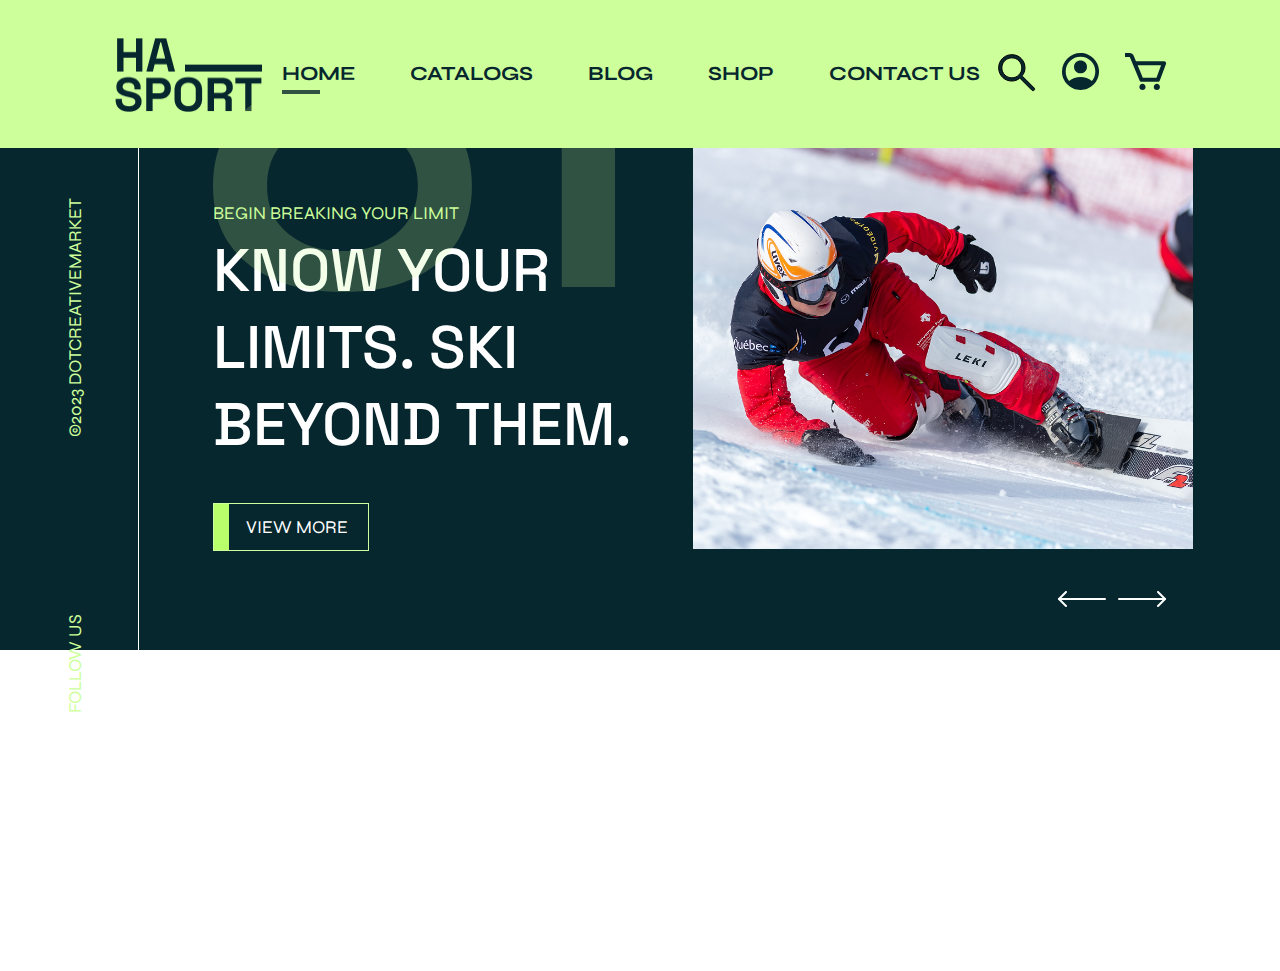
==== index.html @ f74bee07 "commit first" ====
<!DOCTYPE html>
<html lang="en">
  <head>
    <meta charset="UTF-8" />
    <meta name="viewport" content="width=device-width, initial-scale=1.0" />
    <!-- font Syne-->
    <link rel="preconnect" href="https://fonts.googleapis.com" />
    <link rel="preconnect" href="https://fonts.gstatic.com" crossorigin />
    <link
      href="https://fonts.googleapis.com/css2?family=Syne:wght@400..800&display=swap"
      rel="stylesheet"
    />
    <!-- font space grotesk-->
    <link rel="preconnect" href="https://fonts.googleapis.com" />
    <link rel="preconnect" href="https://fonts.gstatic.com" crossorigin />
    <link
      href="https://fonts.googleapis.com/css2?family=Space+Grotesk:wght@500&display=swap"
      rel="stylesheet"
    />
    <!-- css -->
    <link rel="stylesheet" href="reset.css" />
    <link rel="stylesheet" href="styles.css" />
    <title>Nguyen Tuan Duc</title>
  </head>
  <body>
    <header class="header">
      <div class="container">
        <div class="header__inner">
          <a href="#!" class="logo">
            <img src="./assets/img/Logo.png" alt="HA_SPORT" class="logo" />
          </a>
          <nav class="navbar">
            <ul class="navbar__list">
              <li>
                <a href="#!" class="navbar__link navbar__link-active">HOME</a>
              </li>
              <li class="navbar__item">
                <a href="#!" class="navbar__link">CATALOGS</a>
                <div class="mega-menu">
                  <div class="mega-menu__inner">
                    <div class="container">
                      <div class="mega-menu__content">
                        <div class="mega-menu__submenu">
                          <ul class="mega-menu__list">
                            <li
                              class="mega-menu__list-item mega-menu__list-item--active"
                            >
                              <a href="#!" class="mega-menu__link">
                                <h2 class="">Activity</h2>
                                <img src="./assets/icons/next.svg" alt="" />
                              </a>
                            </li>
                            <li class="mega-menu__list-item">
                              <a href="#!" class="mega-menu__link">
                                <h2 class="">Equipment</h2>
                                <img src="./assets/icons/next.svg" alt="" />
                              </a>
                            </li>
                            <li class="mega-menu__list-item">
                              <a href="#!" class="mega-menu__link">
                                <h2 class="">Women’s</h2>
                                <img src="./assets/icons/next.svg" alt="" />
                              </a>
                            </li>
                            <li class="mega-menu__list-item">
                              <a href="#!" class="mega-menu__link">
                                <h2 class="">Men’s</h2>
                                <img src="./assets/icons/next.svg" alt="" />
                              </a>
                            </li>
                          </ul>
                        </div>
                        <div class="mega-menu__products">
                          <div class="mega-menu__item">
                            <img src="./assets/img/catalog1.png" alt="Boots" />
                            <h3 class="mega-menu__title">Boots</h3>
                          </div>
                          <div class="mega-menu__item">
                            <img
                              src="./assets/img/catalog2.png"
                              alt="Helmets"
                            />
                            <h3 class="mega-menu__title">Helmets</h3>
                          </div>
                          <div class="mega-menu__item">
                            <img
                              src="./assets/img/catalog3.png"
                              alt="Goggles"
                            />
                            <h3 class="mega-menu__title">Goggles</h3>
                          </div>
                          <div class="mega-menu__item">
                            <img
                              src="./assets/img/catalog4.png"
                              alt="Binding"
                            />
                            <h3 class="mega-menu__title">Binding</h3>
                          </div>
                          <div class="mega-menu__item">
                            <img
                              src="./assets/img/catalog5.png"
                              alt="Binding"
                            />
                            <h3 class="mega-menu__title">Binding</h3>
                          </div>
                        </div>
                      </div>
                    </div>
                  </div>
                </div>
              </li>
              <li><a href="#!" class="navbar__link">BLOG</a></li>
              <li><a href="#!" class="navbar__link">SHOP</a></li>
              <li><a href="#!" class="navbar__link">CONTACT US</a></li>
            </ul>
          </nav>
          <div class="top-actions">
            <button class="top-action__link">
              <img
                src="./assets/icons/search.svg"
                alt=""
                class="top-action__search"
              />
            </button>
            <a href="#!" class="top-action__link">
              <img
                src="./assets/icons/user.svg"
                alt=""
                class="top-action__heart"
              />
            </a>
            <a href="#!" class="top-action__link">
              <img
                src="./assets/icons/card.svg"
                alt=""
                class="top-action__card"
              />
            </a>
          </div>
        </div>
      </div>
    </header>
    <section class="banner">
      <div class="container">
        <div class="banner__inner">
          <div class="banner__info">
            <div class="banner__info-text">
              <span class="banner__info-text-orientation ac">FOLLOW US</span
              ><span
                class="banner__info-text-orientation banner__info-text-margin"
                >©2023 Dotcreativemarket</span
              >
            </div>
            <div class="banner__info-social">
              <img
                src="./assets/icons/linkedIn.svg"
                alt=""
                class="banner__info-icon"
              />
              <img
                src="./assets/icons/facebook.svg"
                alt=""
                class="banner__info-icon"
              />
              <img
                src="./assets/icons/twiter.svg"
                alt=""
                class="banner__info-icon"
              />
              <img
                src="./assets/icons/instagram.svg"
                alt=""
                class="banner__info-icon"
              />
            </div>
          </div>
          <div class="banner__main">
            <div class="banner__main-top">
              <div class="banner__content">
                <div class="banner__number">
                  <img src="./assets/icons/number1.svg" alt="" />
                </div>
                <div class="banner__main-text">
                  <p class="banner__label">BEGIN BREAKING YOUR LIMIT</p>
                  <h1 class="banner__heading">
                    KNOW YOUR LIMITS. SKI BEYOND THEM.
                  </h1>
                  <a href="#!" class="banner__btn">VIEW MORE</a>
                </div>
              </div>
              <div class="banner__image">
                <img src="./assets/img/imgBn.png" alt="Skiing" />
              </div>
            </div>
            <div class="banner__navigate">
              <div class="banner__navigate-icon">
                <button class="">
                  <img src="./assets/icons/arrowLeft.svg" alt="" />
                </button>
                <button class="">
                  <img src="./assets/icons/arrowRight.svg" alt="" />
                </button>
              </div>
            </div>
          </div>
        </div>
      </div>
    </section>

    <script>
      const navLinks = document.querySelectorAll(".navbar__link");
      navLinks.forEach((link) => {
        link.addEventListener("click", () => {
          navLinks.forEach((item) =>
            item.classList.remove("navbar__link-active")
          );
          link.classList.add("navbar__link-active");
        });
      });
      const megaMenuList = document.querySelectorAll(".mega-menu__list-item");
      megaMenuList.forEach((link) => {
        link.addEventListener("click", () => {
          megaMenuList.forEach((item) =>
            item.classList.remove("mega-menu__list-item--active")
          );
          link.classList.add("mega-menu__list-item--active");
        });
      });
    </script>
  </body>
</html>
---- styles.css ----
*,
::before,
::after {
  box-sizing: border-box;
}
:root {
  --color-primary: #cdff9a;
  --color-main: #07272e;
}
html {
  font-size: 62.5%;
}
body {
  font-family: "Syne";
}
a {
  text-decoration: none;
}
button {
  padding: 0;
  margin: 0;
  border: none;
  background: none;
  outline: none;
  cursor: pointer;
}
.container {
  max-width: 1920px;
  margin: 0 auto;
  padding: 0 11.35rem;
}
.header {
  background: var(--color-primary, #cdff9a);
  position: relative;
}
.header__inner {
  display: flex;
  justify-content: space-between;
  align-items: center;
  padding: 35px 0 36px 0;
}
.logo {
  width: 15.1rem;
  height: 7.7rem;
}
.navbar {
}
.navbar__list {
  display: flex;
  gap: 5.5rem;
}
.navbar__item {
}
.navbar__link {
  position: relative;
  color: var(--color-main, #07272e);
  font-family: Syne;
  font-size: 2rem;
  font-style: normal;
  font-weight: 700;
  line-height: normal;
  padding: 10px 0;
  transition: color 0.3s ease;
}
.navbar__link-active::after {
  content: "";
  position: absolute;
  display: block;
  width: 3.8rem;
  height: 0.4rem;
  margin-top: 0.4rem;
  background: var(--color-main, #07272e);
  transition: width 0.3s ease-in;
}
.navbar__link:hover .navbar__link-active::after,
.navbar__link:active .navbar__link-active::after {
  width: 3.8rem;
}

.mega-menu {
  position: absolute;
  left: 0;
  width: 100%;
  padding-top: 5.4rem;
  opacity: 0;
  visibility: hidden;
  transition: all 0.3s ease;
  z-index: 100;
}

/* .has-mega-menu:hover .mega-menu {
  display: block;
  padding: 40px;
} */

.mega-menu__inner {
  background: #fff;
}
.mega-menu__content {
  display: flex;
  justify-content: space-between;
  padding: 4rem 0;
  gap: 7.2rem;
}
.mega-menu__submenu {
  flex-shrink: 0;
  max-width: 274px;
  width: 100%;
}

.mega-menu__list {
  list-style: none;
  transition: all 0.3s ease-in;
}
.mega-menu__list-item:hover,
.mega-menu__list-item--active {
  border-bottom: 1px solid #f3f3f3;
  background: #f5f5f5;
}
.mega-menu__link {
  display: flex;
  justify-content: space-between;
  align-items: center;
  padding: 1.4rem 0.8rem 1.6rem 2.4rem;
  color: var(--color-main);
  font-size: 1.8rem;
  font-weight: 400;
  border-bottom: 1px solid #cdcdcd;
}
.mega-menu__item-active {
  border-bottom: 1px solid #cdcdcd;
  background: var(--FFF, #fff);
}
.mega-menu__ .mega-menu__link:hover {
  color: var(--color-primary);
}
.mega-menu__products {
  display: grid;
  grid-template-columns: repeat(5, 1fr);
  gap: 2.4rem;
}

.mega-menu__item {
  text-align: center;
}

.mega-menu__item img {
  width: 100%;
  height: auto;
  margin-bottom: 15px;
}

.mega-menu__title {
  color: var(--color-main);
  font-size: 1.8rem;
  font-weight: 400;
}

.navbar__item:hover .mega-menu {
  opacity: 1;
  visibility: visible;
}
/* end  nav */
.top-actions {
  display: flex;
  gap: 2.6rem;
}
.banner {
  background: var(--color-main);
}

.banner__inner {
  position: relative;
  width: 100%;
  display: flex;
  flex-wrap: wrap;
  gap: 9.9rem;
  padding-left: 9.9rem;
}
.banner__info {
  position: absolute;
  left: -50px;
  display: flex;
  flex-direction: column;
  justify-content: space-between;
  color: var(--color-primary, #cdff9a);
  font-size: 1.8rem;
  font-style: normal;
  font-weight: 400;
  line-height: normal;
  padding: 5rem 3rem 5rem 0;
  border-right: 1px solid #fff;
}
.banner__info-text {
  transform: rotate(-180deg);
  writing-mode: vertical-rl;
  max-height: 51.5rem;
  height: 100%;
  display: flex;
  justify-content: space-between;
}

.banner__info-text-margin {
  text-transform: uppercase;
}
.banner__info-text-orientation {
  text-orientation: sideways;
}
.banner__info-social {
  display: flex;
  flex-direction: column;
  justify-content: center;
  align-items: center;
}
.banner__info-icon {
  width: 20px;
  height: 20px;
  object-fit: cover;
  margin-top: 3.2rem;
}
.banner__main {
  flex: 1;
  width: 100%;
}
.banner__main-top {
  display: flex;
  justify-content: space-between;
  align-items: center;
  gap: 3rem;
}
.banner__content {
  position: relative;
  display: flex;
  margin-top: auto;
  flex-shrink: 0;
  align-items: flex-end;
  justify-content: flex-end;
  max-width: 450px;
}
.banner__number {
  position: absolute;
  top: -12.5rem;
  left: 0;
  max-width: 402px;
  max-height: 213px;
}
.banner__number img {
  width: 100%;
  height: 100%;
  object-fit: cover;
}

.banner__label {
  color: var(--color-primary);
  font-size: 1.8rem;
  font-weight: 400;
  margin-bottom: 10px;
}

.banner__heading {
  color: #fff;
  font-family: "Space Grotesk";
  font-size: 6rem;
  font-style: normal;
  font-weight: 500;
  line-height: normal;
  text-transform: uppercase;
  margin-bottom: 4rem;
}

.banner__image {
  max-width: 910px;
  max-height: 729px;
  min-width: 500px;
}

.banner__image img {
  width: 100%;
  height: 100%;
}

.banner__btn {
  position: relative;
  display: inline-block;
  padding: 14px 20px 14px 32px;
  color: #fff;
  font-size: 1.8rem;
  font-weight: 400;
  border: 1px solid var(--color-primary);
  /* border-radius: 8px; */
  transition: all 0.4s ease-in;
  z-index: 5;
}

.banner__btn::before {
  content: "";
  position: absolute;
  top: 0;
  left: 0;
  width: 10%;
  height: 100%;
  background: #b8ff6b;
  z-index: -1;
  transition: width 0.4s ease-in;
}
.banner__btn:hover::before {
  width: 100%;
  color: #000;
}
.banner__btn:hover {
  color: #000;
}
.banner__navigate {
  display: flex;
  justify-content: flex-end;
  padding: 4rem 0;
}
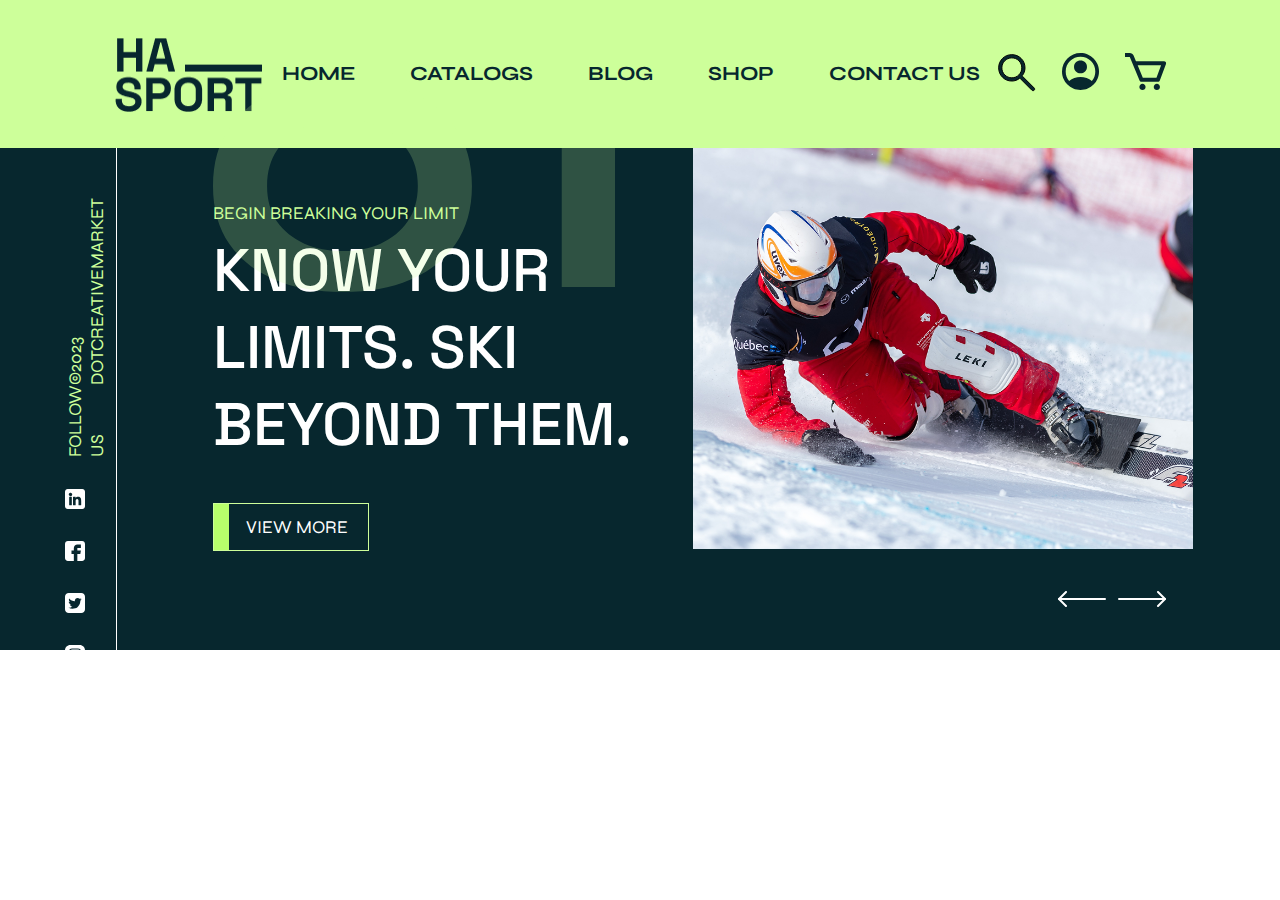
==== commit 87a19a70: "fixed/banner" ====
--- a/index.html
+++ b/index.html
@@ -211,10 +211,8 @@
       const navLinks = document.querySelectorAll(".navbar__link");
       navLinks.forEach((link) => {
         link.addEventListener("click", () => {
-          navLinks.forEach((item) =>
-            item.classList.remove("navbar__link-active")
-          );
-          link.classList.add("navbar__link-active");
+          navLinks.forEach((item) => item.classList.remove("active"));
+          link.classList.add("active");
         });
       });
       const megaMenuList = document.querySelectorAll(".mega-menu__list-item");
--- a/styles.css
+++ b/styles.css
@@ -62,19 +62,25 @@
   padding: 10px 0;
   transition: color 0.3s ease;
 }
-.navbar__link-active::after {
+.navbar__link::after {
   content: "";
   position: absolute;
   display: block;
-  width: 3.8rem;
+  width: 0;
   height: 0.4rem;
   margin-top: 0.4rem;
   background: var(--color-main, #07272e);
-  transition: width 0.3s ease-in;
-}
-.navbar__link:hover .navbar__link-active::after,
+  /* transition: 0; */
+  transition: all 0.3s ease-in;
+}
+/* .navbar__link:hover .navbar__link-active::after,
 .navbar__link:active .navbar__link-active::after {
   width: 3.8rem;
+} */
+
+.navbar__link.active::after {
+  width: 3.8rem;
+  /* transition: all 0.3s ease-in; */
 }
 
 .mega-menu {
@@ -181,6 +187,7 @@
   position: absolute;
   left: -50px;
   display: flex;
+  height: 100%;
   flex-direction: column;
   justify-content: space-between;
   color: var(--color-primary, #cdff9a);
@@ -194,7 +201,7 @@
 .banner__info-text {
   transform: rotate(-180deg);
   writing-mode: vertical-rl;
-  max-height: 51.5rem;
+  /* max-height: 51.5rem; */
   height: 100%;
   display: flex;
   justify-content: space-between;
